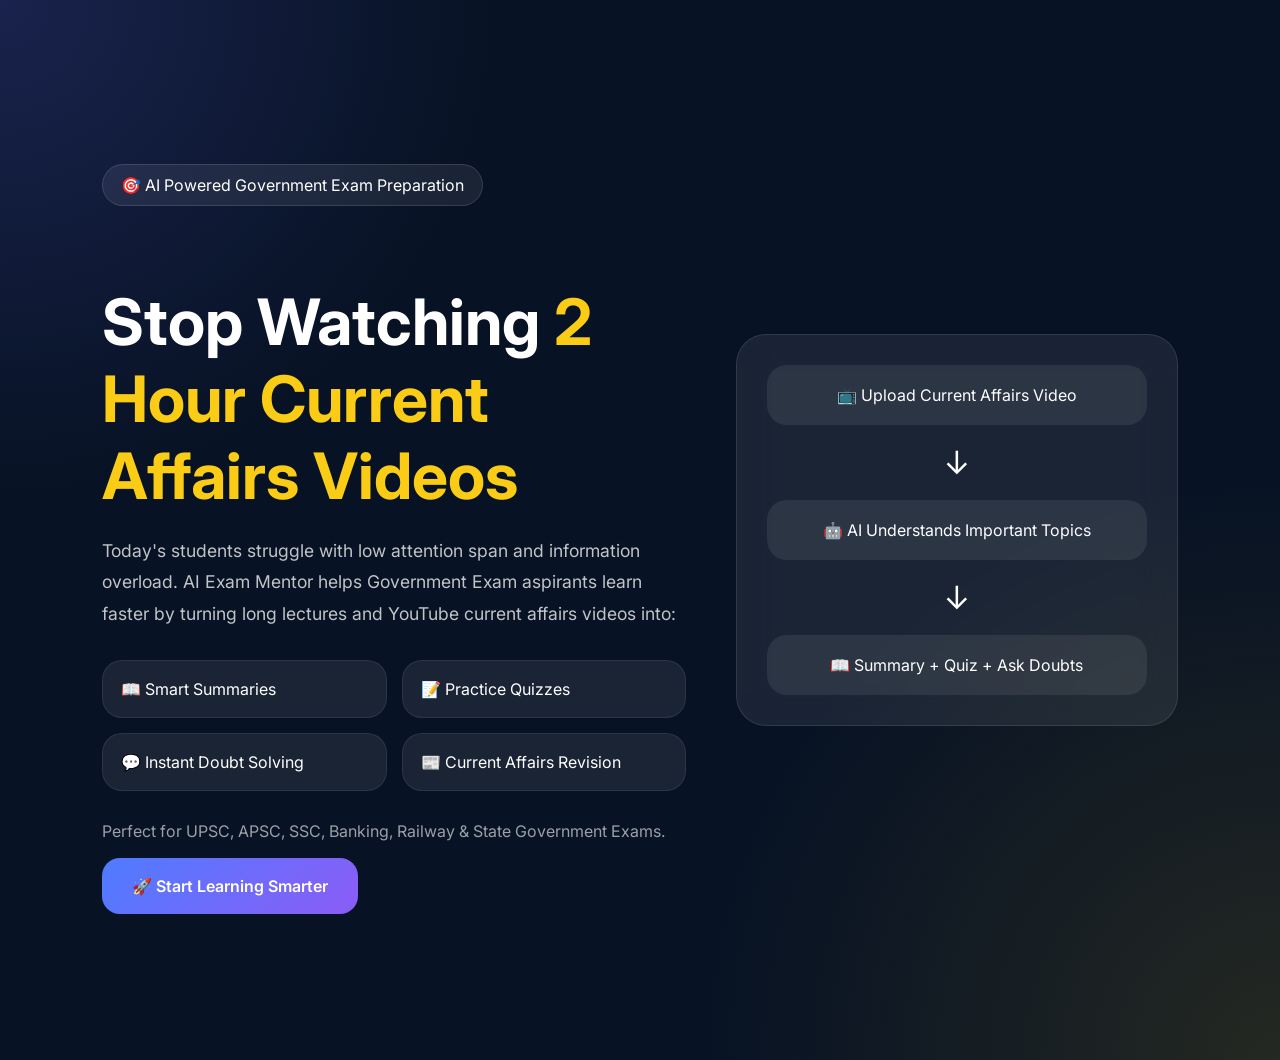
==== templates/landing.html @ 4ecabbf4 "added landing homepage" ====
<!DOCTYPE html>
<html>

<head>
    <title>AI Exam Mentor</title>

    <link rel="preconnect"
        href="https://fonts.googleapis.com">

    <link href="https://fonts.googleapis.com/css2?family=Inter:wght@300;400;500;600;700&display=swap"
        rel="stylesheet">

    <link rel="stylesheet"
        href="/static/landing.css">
</head>

<body>

    <section class="hero">

        <div class="hero-content">

            <span class="badge">
                🎯 AI Powered Government Exam Preparation
            </span>

            <h1>
                Stop Watching
                <span class="highlight">
                    2 Hour Current Affairs Videos
                </span>
            </h1>

            <p class="hero-text">

                Today's students struggle with low attention span and information overload.

                AI Exam Mentor helps Government Exam aspirants learn faster by turning long lectures and YouTube current affairs videos into:

            </p>

            <div class="benefits">

                <div>📖 Smart Summaries</div>
                <div>📝 Practice Quizzes</div>
                <div>💬 Instant Doubt Solving</div>
                <div>📰 Current Affairs Revision</div>

            </div>

            <p class="small-text">
                Perfect for UPSC, APSC, SSC, Banking, Railway & State Government Exams.
            </p>

            <div class="buttons">

                <a href="/app" class="primary-btn">
                    🚀 Start Learning Smarter
                </a>

            </div>

        </div>

        <div class="hero-card">

            <div class="mini-card">
                📺 Upload Current Affairs Video
            </div>

            <div class="arrow">
                ↓
            </div>

            <div class="mini-card">
                🤖 AI Understands Important Topics
            </div>

            <div class="arrow">
                ↓
            </div>

            <div class="mini-card">
                📖 Summary + Quiz + Ask Doubts
            </div>

        </div>

    </section>

</body>

</html>
---- static/landing.css ----
body {
    margin: 0;
    font-family: 'Inter', sans-serif;
    background: radial-gradient(circle at top left, rgba(99, 102, 241, 0.2), transparent 30%), radial-gradient(circle at bottom right, rgba(250, 204, 21, 0.12), transparent 35%), #071224;
    color: white;
    min-height: 100vh;
}

.hero {
    display: flex;
    justify-content: space-between;
    align-items: center;
    padding: 80px 8%;
    gap: 50px;
    min-height: 100vh;
}

.hero-content {
    flex: 1;
}

.badge {
    display: inline-block;
    background: rgba(255, 255, 255, 0.08);
    border: 1px solid rgba(255, 255, 255, 0.12);
    padding: 10px 18px;
    border-radius: 999px;
    margin-bottom: 25px;
}

h1 {
    font-size: 4rem;
    line-height: 1.2;
    margin-bottom: 20px;
}

.highlight {
    color: #facc15;
}

.hero-text {
    color: rgba(255, 255, 255, 0.75);
    font-size: 1.1rem;
    line-height: 1.8;
    max-width: 650px;
}

.benefits {
    display: grid;
    grid-template-columns: repeat(2, 1fr);
    gap: 15px;
    margin-top: 30px;
    margin-bottom: 30px;
}

.benefits div {
    background: rgba(255, 255, 255, 0.08);
    padding: 18px;
    border-radius: 20px;
    border: 1px solid rgba(255, 255, 255, 0.08);
}

.small-text {
    color: rgba(255, 255, 255, 0.6);
}

.buttons {
    margin-top: 35px;
}

.primary-btn {
    background: linear-gradient( 135deg, #4f7cff, #8b5cf6);
    padding: 18px 30px;
    border-radius: 18px;
    color: white;
    text-decoration: none;
    font-weight: 600;
}

.hero-card {
    width: 380px;
    background: rgba(255, 255, 255, 0.08);
    border: 1px solid rgba(255, 255, 255, 0.1);
    backdrop-filter: blur(20px);
    border-radius: 30px;
    padding: 30px;
}

.mini-card {
    background: rgba(255, 255, 255, 0.08);
    padding: 20px;
    border-radius: 20px;
    text-align: center;
}

.arrow {
    text-align: center;
    margin: 18px 0;
    font-size: 2rem;
}

@media(max-width: 900px) {
    .hero {
        flex-direction: column;
        text-align: center;
    }
    h1 {
        font-size: 2.6rem;
    }
    .hero-card {
        width: 100%;
    }
}
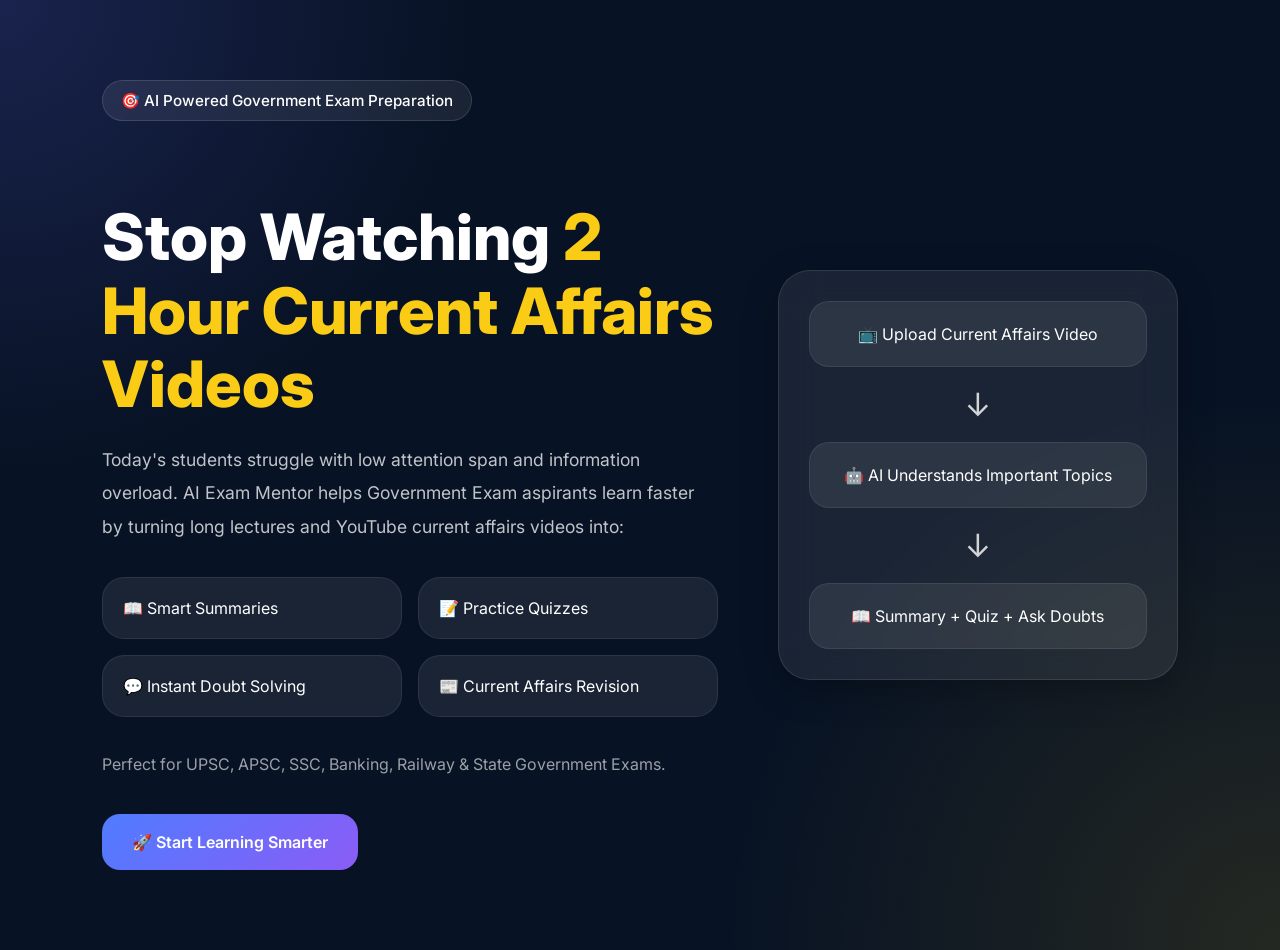
==== commit 4edb6560: "Made the app suitable for phone/tablet use" ====
--- a/templates/landing.html
+++ b/templates/landing.html
@@ -2,6 +2,11 @@
 <html>
 
 <head>
+
+    <meta
+        name="viewport"
+        content="width=device-width, initial-scale=1.0">
+
     <title>AI Exam Mentor</title>
 
     <link rel="preconnect"
--- a/static/landing.css
+++ b/static/landing.css
@@ -1,22 +1,36 @@
+/* ---------- GLOBAL ---------- */
+
+* {
+    box-sizing: border-box;
+}
+
 body {
     margin: 0;
     font-family: 'Inter', sans-serif;
-    background: radial-gradient(circle at top left, rgba(99, 102, 241, 0.2), transparent 30%), radial-gradient(circle at bottom right, rgba(250, 204, 21, 0.12), transparent 35%), #071224;
     color: white;
     min-height: 100vh;
-}
+    background: radial-gradient( circle at top left, rgba(99, 102, 241, 0.20), transparent 30%), radial-gradient( circle at bottom right, rgba(250, 204, 21, 0.12), transparent 35%), #071224;
+    overflow-x: hidden;
+}
+
+
+/* ---------- HERO ---------- */
 
 .hero {
     display: flex;
     justify-content: space-between;
     align-items: center;
+    gap: 60px;
     padding: 80px 8%;
-    gap: 50px;
     min-height: 100vh;
 }
+
+
+/* ---------- LEFT CONTENT ---------- */
 
 .hero-content {
     flex: 1;
+    max-width: 700px;
 }
 
 .badge {
@@ -25,89 +39,229 @@
     border: 1px solid rgba(255, 255, 255, 0.12);
     padding: 10px 18px;
     border-radius: 999px;
-    margin-bottom: 25px;
-}
+    margin-bottom: 26px;
+    font-size: 0.95rem;
+    font-weight: 500;
+}
+
+
+/* ---------- HEADING ---------- */
 
 h1 {
     font-size: 4rem;
-    line-height: 1.2;
-    margin-bottom: 20px;
+    line-height: 1.15;
+    margin-bottom: 22px;
+    font-weight: 800;
 }
 
 .highlight {
     color: #facc15;
 }
+
+
+/* ---------- TEXT ---------- */
 
 .hero-text {
     color: rgba(255, 255, 255, 0.75);
     font-size: 1.1rem;
-    line-height: 1.8;
+    line-height: 1.9;
     max-width: 650px;
 }
+
+
+/* ---------- BENEFITS ---------- */
 
 .benefits {
     display: grid;
     grid-template-columns: repeat(2, 1fr);
-    gap: 15px;
-    margin-top: 30px;
-    margin-bottom: 30px;
+    gap: 16px;
+    margin-top: 34px;
+    margin-bottom: 34px;
 }
 
 .benefits div {
     background: rgba(255, 255, 255, 0.08);
-    padding: 18px;
-    border-radius: 20px;
     border: 1px solid rgba(255, 255, 255, 0.08);
-}
+    padding: 20px;
+    border-radius: 22px;
+    transition: all 0.3s ease;
+}
+
+.benefits div:hover {
+    transform: translateY(-3px);
+    border-color: rgba(250, 204, 21, 0.3);
+}
+
+
+/* ---------- SMALL TEXT ---------- */
 
 .small-text {
     color: rgba(255, 255, 255, 0.6);
-}
+    line-height: 1.7;
+}
+
+
+/* ---------- BUTTON ---------- */
 
 .buttons {
-    margin-top: 35px;
+    margin-top: 36px;
 }
 
 .primary-btn {
+    display: inline-flex;
+    align-items: center;
+    justify-content: center;
     background: linear-gradient( 135deg, #4f7cff, #8b5cf6);
     padding: 18px 30px;
     border-radius: 18px;
     color: white;
     text-decoration: none;
     font-weight: 600;
-}
+    transition: all 0.3s ease;
+}
+
+.primary-btn:hover {
+    transform: translateY(-3px);
+    box-shadow: 0 14px 35px rgba(79, 124, 255, 0.35);
+}
+
+
+/* ---------- RIGHT CARD ---------- */
 
 .hero-card {
-    width: 380px;
+    width: 400px;
     background: rgba(255, 255, 255, 0.08);
     border: 1px solid rgba(255, 255, 255, 0.1);
     backdrop-filter: blur(20px);
-    border-radius: 30px;
+    border-radius: 32px;
     padding: 30px;
-}
+    box-shadow: 0 10px 35px rgba(0, 0, 0, 0.25);
+}
+
+
+/* ---------- MINI CARDS ---------- */
 
 .mini-card {
     background: rgba(255, 255, 255, 0.08);
-    padding: 20px;
+    border: 1px solid rgba(255, 255, 255, 0.08);
+    padding: 22px;
     border-radius: 20px;
     text-align: center;
+    transition: all 0.3s ease;
+}
+
+.mini-card:hover {
+    transform: translateY(-3px);
+    border-color: rgba(250, 204, 21, 0.3);
 }
 
 .arrow {
     text-align: center;
     margin: 18px 0;
     font-size: 2rem;
-}
-
-@media(max-width: 900px) {
+    opacity: 0.8;
+}
+
+
+/* ---------- TABLET ---------- */
+
+@media(max-width:1024px) {
     .hero {
         flex-direction: column;
         text-align: center;
+        padding: 60px 6%;
+        gap: 45px;
     }
     h1 {
-        font-size: 2.6rem;
+        font-size: 3rem;
+    }
+    .hero-content {
+        max-width: 100%;
+    }
+    .hero-text {
+        max-width: 100%;
     }
     .hero-card {
         width: 100%;
+        max-width: 500px;
+    }
+}
+
+
+/* ---------- MOBILE ---------- */
+
+@media(max-width:768px) {
+    .hero {
+        padding: 40px 20px;
+        gap: 35px;
+    }
+    .badge {
+        font-size: 0.88rem;
+        padding: 8px 14px;
+    }
+    h1 {
+        font-size: 2.2rem;
+        line-height: 1.3;
+    }
+    .hero-text {
+        font-size: 1rem;
+        line-height: 1.7;
+    }
+    .benefits {
+        grid-template-columns: 1fr;
+        gap: 14px;
+    }
+    .benefits div {
+        padding: 18px;
+        border-radius: 18px;
+    }
+    .small-text {
+        font-size: 0.95rem;
+    }
+    .buttons {
+        margin-top: 28px;
+    }
+    .primary-btn {
+        display: flex;
+        width: 100%;
+        text-align: center;
+    }
+    .hero-card {
+        width: 100%;
+        padding: 22px;
+        border-radius: 24px;
+    }
+    .mini-card {
+        padding: 18px;
+        border-radius: 18px;
+    }
+    .arrow {
+        margin: 14px 0;
+        font-size: 1.7rem;
+    }
+}
+
+
+/* ---------- SMALL MOBILE ---------- */
+
+@media(max-width:480px) {
+    h1 {
+        font-size: 1.8rem;
+    }
+    .hero-text {
+        font-size: 0.95rem;
+    }
+    .small-text {
+        font-size: 0.9rem;
+    }
+    .badge {
+        font-size: 0.8rem;
+    }
+    .hero-card {
+        padding: 18px;
+    }
+    .mini-card {
+        padding: 16px;
+        font-size: 0.95rem;
     }
 }
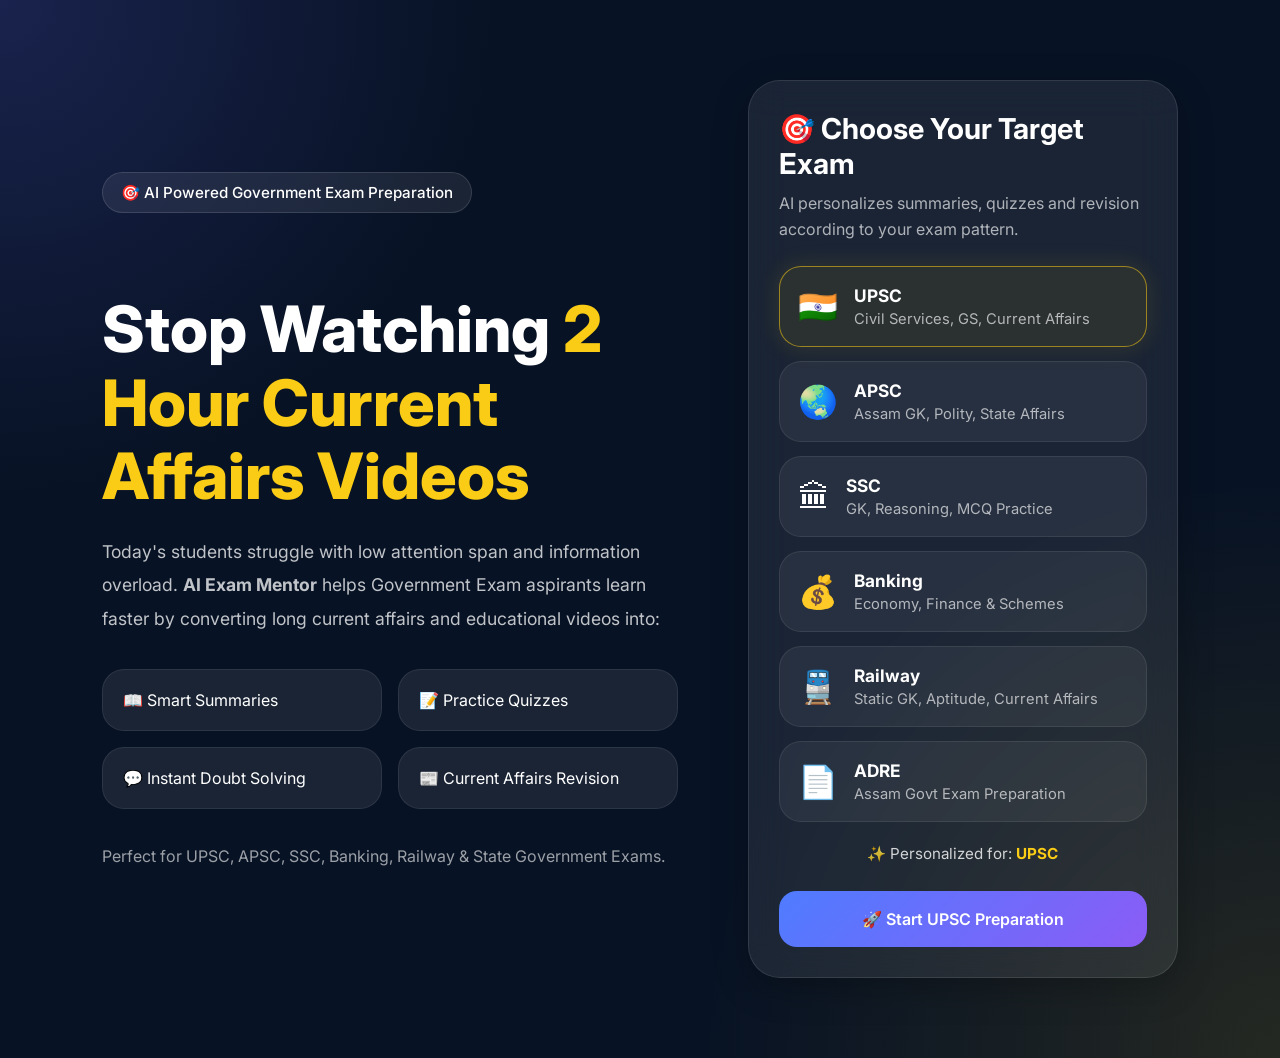
==== commit 82505566: "Added more UI/UX to Landing Page" ====
--- a/templates/landing.html
+++ b/templates/landing.html
@@ -17,12 +17,14 @@
 
     <link rel="stylesheet"
         href="/static/landing.css">
+
 </head>
 
 <body>
 
     <section class="hero">
 
+        <!-- LEFT SIDE -->
         <div class="hero-content">
 
             <span class="badge">
@@ -40,16 +42,27 @@
 
                 Today's students struggle with low attention span and information overload.
 
-                AI Exam Mentor helps Government Exam aspirants learn faster by turning long lectures and YouTube current affairs videos into:
+                <strong>AI Exam Mentor</strong> helps Government Exam aspirants learn faster by converting long current affairs and educational videos into:
 
             </p>
 
             <div class="benefits">
 
-                <div>📖 Smart Summaries</div>
-                <div>📝 Practice Quizzes</div>
-                <div>💬 Instant Doubt Solving</div>
-                <div>📰 Current Affairs Revision</div>
+                <div>
+                    📖 Smart Summaries
+                </div>
+
+                <div>
+                    📝 Practice Quizzes
+                </div>
+
+                <div>
+                    💬 Instant Doubt Solving
+                </div>
+
+                <div>
+                    📰 Current Affairs Revision
+                </div>
 
             </div>
 
@@ -57,42 +70,178 @@
                 Perfect for UPSC, APSC, SSC, Banking, Railway & State Government Exams.
             </p>
 
+        </div>
+
+
+        <!-- RIGHT SIDE -->
+        <div class="hero-card">
+
+            <div class="card-header">
+
+                <h2>
+                    🎯 Choose Your Target Exam
+                </h2>
+
+                <p>
+                    AI personalizes summaries, quizzes and revision according to your exam pattern.
+                </p>
+
+            </div>
+
+
+            <!-- EXAM OPTIONS -->
+
+            <div class="exam-options">
+
+                <div
+                    class="exam-card active"
+                    data-exam="upsc"
+                    data-title="UPSC">
+
+                    <div class="exam-icon">
+                        🇮🇳
+                    </div>
+
+                    <div class="exam-info">
+                        <h3>UPSC</h3>
+                        <p>
+                            Civil Services, GS, Current Affairs
+                        </p>
+                    </div>
+
+                </div>
+
+
+                <div
+                    class="exam-card"
+                    data-exam="apsc"
+                    data-title="APSC">
+
+                    <div class="exam-icon">
+                        🌏
+                    </div>
+
+                    <div class="exam-info">
+                        <h3>APSC</h3>
+                        <p>
+                            Assam GK, Polity, State Affairs
+                        </p>
+                    </div>
+
+                </div>
+
+
+                <div
+                    class="exam-card"
+                    data-exam="ssc"
+                    data-title="SSC">
+
+                    <div class="exam-icon">
+                        🏛
+                    </div>
+
+                    <div class="exam-info">
+                        <h3>SSC</h3>
+                        <p>
+                            GK, Reasoning, MCQ Practice
+                        </p>
+                    </div>
+
+                </div>
+
+
+                <div
+                    class="exam-card"
+                    data-exam="banking"
+                    data-title="Banking">
+
+                    <div class="exam-icon">
+                        💰
+                    </div>
+
+                    <div class="exam-info">
+                        <h3>Banking</h3>
+                        <p>
+                            Economy, Finance & Schemes
+                        </p>
+                    </div>
+
+                </div>
+
+
+                <div
+                    class="exam-card"
+                    data-exam="railway"
+                    data-title="Railway">
+
+                    <div class="exam-icon">
+                        🚆
+                    </div>
+
+                    <div class="exam-info">
+                        <h3>Railway</h3>
+                        <p>
+                            Static GK, Aptitude, Current Affairs
+                        </p>
+                    </div>
+
+                </div>
+
+
+                <div
+                    class="exam-card"
+                    data-exam="adre"
+                    data-title="ADRE">
+
+                    <div class="exam-icon">
+                        📄
+                    </div>
+
+                    <div class="exam-info">
+                        <h3>ADRE</h3>
+                        <p>
+                            Assam Govt Exam Preparation
+                        </p>
+                    </div>
+
+                </div>
+
+            </div>
+
+
+            <!-- SELECTED TEXT -->
+
+            <div class="selected-exam">
+
+                ✨ Personalized for:
+                <span id="selectedExam">
+                    UPSC
+                </span>
+
+            </div>
+
+
+            <!-- CTA BUTTON -->
+
             <div class="buttons">
 
-                <a href="/app" class="primary-btn">
-                    🚀 Start Learning Smarter
+                <a
+                    id="startBtn"
+                    href="/app?exam=upsc"
+                    class="primary-btn">
+
+                    🚀 Start UPSC Preparation
+
                 </a>
 
             </div>
 
         </div>
 
-        <div class="hero-card">
-
-            <div class="mini-card">
-                📺 Upload Current Affairs Video
-            </div>
-
-            <div class="arrow">
-                ↓
-            </div>
-
-            <div class="mini-card">
-                🤖 AI Understands Important Topics
-            </div>
-
-            <div class="arrow">
-                ↓
-            </div>
-
-            <div class="mini-card">
-                📖 Summary + Quiz + Ask Doubts
-            </div>
-
-        </div>
-
     </section>
 
+    <script src="/static/landing.js"></script>
+
 </body>
 
 </html>
--- a/static/landing.css
+++ b/static/landing.css
@@ -20,7 +20,7 @@
     display: flex;
     justify-content: space-between;
     align-items: center;
-    gap: 60px;
+    gap: 70px;
     padding: 80px 8%;
     min-height: 100vh;
 }
@@ -101,16 +101,123 @@
 }
 
 
+/* ---------- RIGHT CARD ---------- */
+
+.hero-card {
+    width: 430px;
+    background: rgba(255, 255, 255, 0.08);
+    border: 1px solid rgba(255, 255, 255, 0.1);
+    backdrop-filter: blur(20px);
+    border-radius: 32px;
+    padding: 30px;
+    box-shadow: 0 10px 35px rgba(0, 0, 0, 0.25);
+}
+
+
+/* ---------- CARD HEADER ---------- */
+
+.card-header {
+    margin-bottom: 24px;
+}
+
+.card-header h2 {
+    margin: 0 0 10px;
+    font-size: 1.8rem;
+}
+
+.card-header p {
+    color: rgba(255, 255, 255, 0.65);
+    line-height: 1.6;
+    margin: 0;
+}
+
+
+/* ---------- EXAM OPTIONS ---------- */
+
+.exam-options {
+    display: flex;
+    flex-direction: column;
+    gap: 14px;
+}
+
+
+/* ---------- EXAM CARD ---------- */
+
+.exam-card {
+    display: flex;
+    align-items: center;
+    gap: 16px;
+    padding: 18px;
+    border-radius: 22px;
+    background: rgba(255, 255, 255, 0.06);
+    border: 1px solid rgba(255, 255, 255, 0.08);
+    cursor: pointer;
+    transition: all 0.3s ease;
+}
+
+.exam-card:hover {
+    transform: translateY(-2px);
+    border-color: rgba(250, 204, 21, 0.25);
+    background: rgba(255, 255, 255, 0.09);
+}
+
+
+/* ---------- ACTIVE CARD ---------- */
+
+.exam-card.active {
+    border: 1px solid rgba(250, 204, 21, 0.55);
+    background: rgba(250, 204, 21, 0.08);
+    box-shadow: 0 0 24px rgba(250, 204, 21, 0.12);
+}
+
+
+/* ---------- ICON ---------- */
+
+.exam-icon {
+    font-size: 2rem;
+}
+
+
+/* ---------- TEXT ---------- */
+
+.exam-info h3 {
+    margin: 0;
+    font-size: 1.08rem;
+}
+
+.exam-info p {
+    margin: 4px 0 0;
+    color: rgba(255, 255, 255, 0.65);
+    font-size: 0.92rem;
+}
+
+
+/* ---------- SELECTED ---------- */
+
+.selected-exam {
+    margin-top: 22px;
+    text-align: center;
+    color: rgba(255, 255, 255, 0.8);
+    font-size: 0.95rem;
+}
+
+#selectedExam {
+    color: #facc15;
+    font-weight: 700;
+}
+
+
 /* ---------- BUTTON ---------- */
 
 .buttons {
-    margin-top: 36px;
+    margin-top: 28px;
 }
 
 .primary-btn {
-    display: inline-flex;
+    display: flex;
     align-items: center;
     justify-content: center;
+    width: 100%;
     background: linear-gradient( 135deg, #4f7cff, #8b5cf6);
     padding: 18px 30px;
     border-radius: 18px;
@@ -126,43 +233,6 @@
 }
 
 
-/* ---------- RIGHT CARD ---------- */
-
-.hero-card {
-    width: 400px;
-    background: rgba(255, 255, 255, 0.08);
-    border: 1px solid rgba(255, 255, 255, 0.1);
-    backdrop-filter: blur(20px);
-    border-radius: 32px;
-    padding: 30px;
-    box-shadow: 0 10px 35px rgba(0, 0, 0, 0.25);
-}
-
-
-/* ---------- MINI CARDS ---------- */
-
-.mini-card {
-    background: rgba(255, 255, 255, 0.08);
-    border: 1px solid rgba(255, 255, 255, 0.08);
-    padding: 22px;
-    border-radius: 20px;
-    text-align: center;
-    transition: all 0.3s ease;
-}
-
-.mini-card:hover {
-    transform: translateY(-3px);
-    border-color: rgba(250, 204, 21, 0.3);
-}
-
-.arrow {
-    text-align: center;
-    margin: 18px 0;
-    font-size: 2rem;
-    opacity: 0.8;
-}
-
-
 /* ---------- TABLET ---------- */
 
 @media(max-width:1024px) {
@@ -183,7 +253,10 @@
     }
     .hero-card {
         width: 100%;
-        max-width: 500px;
+        max-width: 520px;
+    }
+    .card-header {
+        text-align: center;
     }
 }
 
@@ -218,26 +291,20 @@
     .small-text {
         font-size: 0.95rem;
     }
-    .buttons {
-        margin-top: 28px;
-    }
-    .primary-btn {
-        display: flex;
-        width: 100%;
-        text-align: center;
-    }
     .hero-card {
         width: 100%;
         padding: 22px;
         border-radius: 24px;
     }
-    .mini-card {
-        padding: 18px;
+    .exam-card {
+        padding: 16px;
         border-radius: 18px;
     }
-    .arrow {
-        margin: 14px 0;
-        font-size: 1.7rem;
+    .exam-icon {
+        font-size: 1.8rem;
+    }
+    .primary-btn {
+        padding: 16px;
     }
 }
 
@@ -260,8 +327,10 @@
     .hero-card {
         padding: 18px;
     }
-    .mini-card {
-        padding: 16px;
-        font-size: 0.95rem;
+    .card-header h2 {
+        font-size: 1.4rem;
+    }
+    .exam-info p {
+        font-size: 0.85rem;
     }
 }
